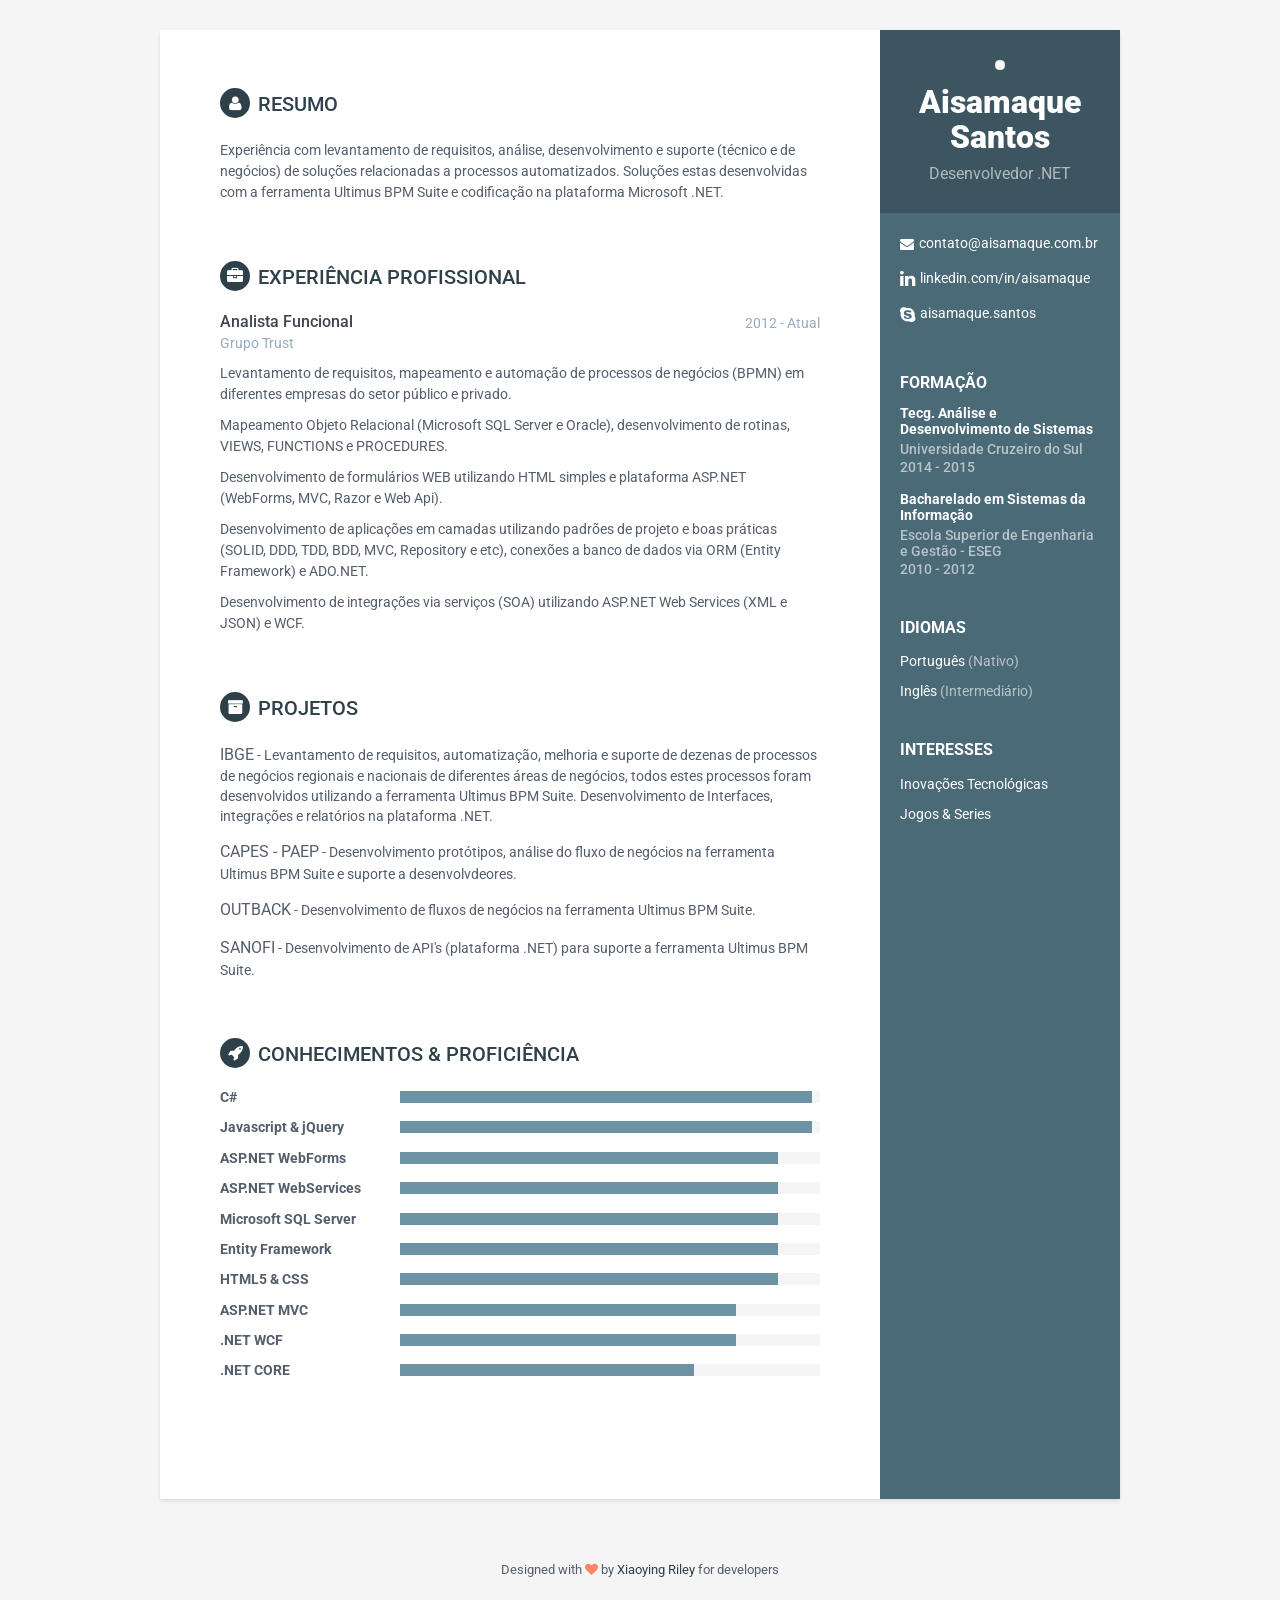
==== CurriculumVitae.MVC/index.html @ c177c3b6 "Add project files." ====
﻿<!DOCTYPE html>
<!--[if IE 8]> <html lang="en" class="ie8"> <![endif]-->
<!--[if IE 9]> <html lang="en" class="ie9"> <![endif]-->
<!--[if !IE]><!-->
<html lang="en">
<!--<![endif]-->
<head>
    <title>CV - Aisamaque Santos</title>
    <!-- Meta -->
    <meta charset="utf-8">
    <meta http-equiv="X-UA-Compatible" content="IE=edge">
    <meta name="viewport" content="width=device-width, initial-scale=1.0">
    <meta name="description" content="Aisamaque's CV based on Responsive HTML5 Resume/CV Template for Developers by Xiaoying Riley at 3rd Wave Media">
    <meta name="author" content="Aisamaque Santos">
    <link rel="shortcut icon" href="favicon.ico">
    <link href='https://fonts.googleapis.com/css?family=Roboto:400,500,400italic,300italic,300,500italic,700,700italic,900,900italic' rel='stylesheet' type='text/css'>
    <!-- Global CSS -->
    <link rel="stylesheet" href="assets/plugins/bootstrap/css/bootstrap.min.css">
    <!-- Theme CSS -->
    <link id="theme-style" rel="stylesheet" href="assets/css/styles.css">
    <!-- HTML5 shim and Respond.js for IE8 support of HTML5 elements and media queries -->
    <!--[if lt IE 9]>
      <script src="https://oss.maxcdn.com/html5shiv/3.7.2/html5shiv.min.js"></script>
      <script src="https://oss.maxcdn.com/respond/1.4.2/respond.min.js"></script>
    <![endif]-->
</head>
<body>
    <div class="wrapper">
        <div class="sidebar-wrapper">
            <div class="profile-container">
                <img class="profile img-rounded img-thumbnail" src="https://media.licdn.com/mpr/mpr/shrinknp_100_100/AAEAAQAAAAAAAAvoAAAAJDg5YmMxZjBkLTQxYWUtNDViYy04YTE2LWE1MjM4NTBlNzVhMQ.jpg" alt="" />
                <h1 class="name">Aisamaque Santos</h1>
                <h3 class="tagline">Desenvolvedor .NET</h3>
            </div><!--//profile-container-->
            <div class="contact-container container-block">
                <ul class="list-unstyled contact-list">
                    <li class="email"><i class="fa fa-envelope"></i><a href="mailto: contato@aisamaque.com.br">contato@aisamaque.com.br</a></li>
                    <li class="linkedin"><i class="fa fa-linkedin"></i><a href="http://www.linkedin.com/in/aisamaque" target="_blank">linkedin.com/in/aisamaque</a></li>
                    <li class="skype"><i class="fa fa-skype"></i><a>aisamaque.santos</a></li>
                </ul>
            </div><!--//contact-container-->
            <div class="education-container container-block">
                <h2 class="container-block-title">Formação</h2>
                <div class="item">
                    <h4 class="degree">Tecg. Análise e Desenvolvimento de Sistemas</h4>
                    <h5 class="meta">Universidade Cruzeiro do Sul</h5>
                    <div class="time">2014 - 2015</div>
                </div><!--//item-->
                <div class="item">
                    <h4 class="degree">Bacharelado em Sistemas da Informação</h4>
                    <h5 class="meta">Escola Superior de Engenharia e Gestão - ESEG</h5>
                    <div class="time">2010 - 2012</div>
                </div><!--//item-->
            </div><!--//education-container-->
            <div class="languages-container container-block">
                <h2 class="container-block-title">Idiomas</h2>
                <ul class="list-unstyled interests-list">
                    <li>Português <span class="lang-desc">(Nativo)</span></li>
                    <li>Inglês <span class="lang-desc">(Intermediário)</span></li>
                </ul>
            </div><!--//interests-->
            <div class="interests-container container-block">
                <h2 class="container-block-title">Interesses</h2>
                <ul class="list-unstyled interests-list">
                    <li>Inovações Tecnológicas</li>
                    <li>Jogos &amp; Series</li>
                </ul>
            </div><!--//interests-->
        </div><!--//sidebar-wrapper-->
        <div class="main-wrapper">
            <section class="section summary-section">
                <h2 class="section-title"><i class="fa fa-user"></i>Resumo</h2>
                <div class="summary">
                    <p>Experiência com levantamento de requisitos, análise, desenvolvimento e suporte (técnico e de negócios) de soluções relacionadas a processos  automatizados. Soluções estas desenvolvidas com a ferramenta Ultimus BPM Suite e codificação na plataforma Microsoft .NET.</p>
                </div><!--//summary-->
            </section><!--//section-->
            <section class="section experiences-section">
                <h2 class="section-title"><i class="fa fa-briefcase"></i>Experiência Profissional</h2>
                <div class="item">
                    <div class="meta">
                        <div class="upper-row">
                            <h3 class="job-title">Analista Funcional</h3>
                            <div class="time">2012 - Atual</div>
                        </div><!--//upper-row-->
                        <div class="company">Grupo Trust</div>
                    </div><!--//meta-->
                    <div class="details">
                        <p>Levantamento de requisitos, mapeamento e automação de processos de negócios (BPMN) em diferentes empresas do setor público e privado.
                        <p>Mapeamento Objeto Relacional (Microsoft SQL Server e Oracle), desenvolvimento de rotinas, VIEWS, FUNCTIONS e PROCEDURES.</p>
                        <P>Desenvolvimento de formulários WEB utilizando HTML simples e plataforma ASP.NET (WebForms, MVC, Razor e Web Api).<p />
                        <p>Desenvolvimento de aplicações em camadas utilizando padrões de projeto e boas práticas (SOLID, DDD, TDD, BDD, MVC, Repository e etc), conexões a banco de dados via ORM (Entity Framework) e ADO.NET.</p>
                        <P>Desenvolvimento de integrações via serviços (SOA) utilizando ASP.NET Web Services (XML e JSON) e WCF.
                    </div><!--//details-->
                </div><!--//item-->
            </section><!--//section-->
            <section class="section projects-section">
                <h2 class="section-title"><i class="fa fa-archive"></i>Projetos</h2>
                <div class="item">
                    <span class="project-title">IBGE</span> -
                    <span class="project-tagline">Levantamento de requisitos, automatização, melhoria e suporte de dezenas de processos de negócios regionais e nacionais de diferentes áreas de negócios, todos estes processos foram desenvolvidos utilizando a ferramenta Ultimus BPM Suite.</span>
                    <span class="project-tagline">Desenvolvimento de Interfaces, integrações e relatórios na plataforma .NET.</span><div class="item">
                    </div>
                </div>
                <div class="item">
                    <span class="project-title">CAPES - PAEP</span> -
                    <span class="project-tagline">Desenvolvimento protótipos, análise do fluxo de negócios na ferramenta Ultimus BPM Suite e suporte a desenvolvdeores.</span>
                </div>
                <div class="item">
                    <span class="project-title">OUTBACK</span> -
                    <span class="project-tagline">Desenvolvimento de fluxos de negócios na ferramenta Ultimus BPM Suite.</span>
                </div>
                <div class="item">
                    <span class="project-title">SANOFI</span> -
                    <span class="project-tagline">Desenvolvimento de API's (plataforma .NET) para suporte a ferramenta Ultimus BPM Suite.</span>
                </div>
            </section>
            <section class="skills-section section">
                <h2 class="section-title"><i class="fa fa-rocket"></i>Conhecimentos &amp; Proficiência</h2>
                <div class="skillset">
                    <div class="item">
                        <h3 class="level-title">C#</h3>
                        <div class="level-bar">
                            <div class="level-bar-inner" data-level="98%">
                            </div>
                        </div><!--//level-bar-->
                    </div><!--//item-->
                    <div class="item">
                        <h3 class="level-title">Javascript &amp; jQuery</h3>
                        <div class="level-bar">
                            <div class="level-bar-inner" data-level="98%">
                            </div>
                        </div><!--//level-bar-->
                    </div><!--//item-->
                    <div class="item">
                        <h3 class="level-title">ASP.NET WebForms</h3>
                        <div class="level-bar">
                            <div class="level-bar-inner" data-level="90%">
                            </div>
                        </div><!--//level-bar-->
                    </div><!--//item-->
                    <div class="item">
                        <h3 class="level-title">ASP.NET WebServices</h3>
                        <div class="level-bar">
                            <div class="level-bar-inner" data-level="90%">
                            </div>
                        </div><!--//level-bar-->
                    </div><!--//item-->
                    <div class="item">
                        <h3 class="level-title">Microsoft SQL Server</h3>
                        <div class="level-bar">
                            <div class="level-bar-inner" data-level="90%">
                            </div>
                        </div><!--//level-bar-->
                    </div><!--//item-->
                    <div class="item">
                        <h3 class="level-title">Entity Framework</h3>
                        <div class="level-bar">
                            <div class="level-bar-inner" data-level="90%">
                            </div>
                        </div><!--//level-bar-->
                    </div><!--//item-->
                    <div class="item">
                        <h3 class="level-title">HTML5 &amp; CSS</h3>
                        <div class="level-bar">
                            <div class="level-bar-inner" data-level="90%">
                            </div>
                        </div><!--//level-bar-->
                    </div><!--//item-->
                    <div class="item">
                        <h3 class="level-title">ASP.NET MVC</h3>
                        <div class="level-bar">
                            <div class="level-bar-inner" data-level="80%">
                            </div>
                        </div><!--//level-bar-->
                    </div><!--//item-->
                    <div class="item">
                        <h3 class="level-title">.NET WCF</h3>
                        <div class="level-bar">
                            <div class="level-bar-inner" data-level="80%">
                            </div>
                        </div><!--//level-bar-->
                    </div><!--//item-->
                    <div class="item">
                        <h3 class="level-title">.NET CORE</h3>
                        <div class="level-bar">
                            <div class="level-bar-inner" data-level="70%">
                            </div>
                        </div><!--//level-bar-->
                    </div><!--//item-->
                </div>
            </section><!--//skills-section-->
        </div><!--//main-body-->
    </div>
    <footer class="footer">
        <div class="text-center">
            <!--/* This template is released under the Creative Commons Attribution 3.0 License. Please keep the attribution link below when using for your own project. Thank you for your support. :) If you'd like to use the template without the attribution, you can check out other license options via our website: themes.3rdwavemedia.com */-->
            <small class="copyright">Designed with <i class="fa fa-heart"></i> by <a href="http://themes.3rdwavemedia.com" target="_blank">Xiaoying Riley</a> for developers</small>
        </div><!--//container-->
    </footer><!--//footer-->
    <!-- Plugins CSS -->
    <link rel="stylesheet" href="assets/plugins/font-awesome/css/font-awesome.css">
    <!-- Javascript -->
    <script type="text/javascript" src="assets/plugins/jquery-1.11.3.min.js"></script>
    <script type="text/javascript" src="assets/plugins/bootstrap/js/bootstrap.min.js"></script>
    <!-- custom js -->
    <script type="text/javascript" src="assets/js/main.js"></script>
</body>
</html>
---- CurriculumVitae.MVC/assets/css/styles.css ----
/*   
 * Template Name: Orbit - Responsive Resume/CV Template for Developers
 * Version: 1.0
 * Author: Xiaoying Riley
 * Twitter: @3rdwave_themes
 * License: Creative Commons Attribution 3.0 License
 * Website: http://themes.3rdwavemedia.com/
*/
/* styles-6.css */
/* ======= Base ======= */
body {
  font-family: 'Roboto', sans-serif;
  color: #545E6C;
  background: #f5f5f5;
  font-size: 14px;
  padding: 30px;
  -webkit-font-smoothing: antialiased;
  -moz-osx-font-smoothing: grayscale;
}
h1,
h2,
h3,
h4,
h5,
h6 {
  font-weight: 700;
}
a {
  color: #2e4049;
  -webkit-transition: all 0.4s ease-in-out;
  -moz-transition: all 0.4s ease-in-out;
  -ms-transition: all 0.4s ease-in-out;
  -o-transition: all 0.4s ease-in-out;
}
a:hover {
  text-decoration: underline;
  color: #10171a;
}
a:focus {
  text-decoration: none;
}
p {
  line-height: 1.5;
}
.wrapper {
  background: #4B6A78;
  max-width: 960px;
  margin: 0 auto;
  position: relative;
  -webkit-box-shadow: 0px 2px 4px rgba(0, 0, 0, 0.1);
  -moz-box-shadow: 0px 2px 4px rgba(0, 0, 0, 0.1);
  box-shadow: 0px 2px 4px rgba(0, 0, 0, 0.1);
}
.sidebar-wrapper {
  background: #4B6A78;
  position: absolute;
  right: 0;
  width: 240px;
  height: 100%;
  min-height: 800px;
  color: #fff;
}
.sidebar-wrapper a {
  color: #fff;
}
.sidebar-wrapper .profile-container {
  padding: 30px;
  background: rgba(0, 0, 0, 0.2);
  text-align: center;
  color: #fff;
}
.sidebar-wrapper .name {
  font-size: 32px;
  font-weight: 900;
  margin-top: 0;
  margin-bottom: 10px;
}
.sidebar-wrapper .tagline {
  color: rgba(255, 255, 255, 0.6);
  font-size: 16px;
  font-weight: 400;
  margin-top: 0;
  margin-bottom: 0;
}
.sidebar-wrapper .profile {
  margin-bottom: 15px;
}
.sidebar-wrapper .contact-list .fa {
  margin-right: 5px;
  font-size: 18px;
  vertical-align: middle;
}
.sidebar-wrapper .contact-list li {
  margin-bottom: 15px;
}
.sidebar-wrapper .contact-list li:last-child {
  margin-bottom: 0;
}
.sidebar-wrapper .contact-list .email .fa {
  font-size: 14px;
}
.sidebar-wrapper .container-block {
  padding: 20px;
}
.sidebar-wrapper .container-block-title {
  text-transform: uppercase;
  font-size: 16px;
  font-weight: 700;
  margin-top: 0;
  margin-bottom: 15px;
}
.sidebar-wrapper .degree {
  font-size: 14px;
  margin-top: 0;
  margin-bottom: 5px;
}
.sidebar-wrapper .education-container .item {
  margin-bottom: 15px;
}
.sidebar-wrapper .education-container .item:last-child {
  margin-bottom: 0;
}
.sidebar-wrapper .education-container .meta {
  color: rgba(255, 255, 255, 0.6);
  font-weight: 500;
  margin-bottom: 0px;
  margin-top: 0;
}
.sidebar-wrapper .education-container .time {
  color: rgba(255, 255, 255, 0.6);
  font-weight: 500;
  margin-bottom: 0px;
}
.sidebar-wrapper .languages-container .lang-desc {
  color: rgba(255, 255, 255, 0.6);
}
.sidebar-wrapper .languages-list {
  margin-bottom: 0;
}
.sidebar-wrapper .languages-list li {
  margin-bottom: 10px;
}
.sidebar-wrapper .languages-list li:last-child {
  margin-bottom: 0;
}
.sidebar-wrapper .interests-list {
  margin-bottom: 0;
}
.sidebar-wrapper .interests-list li {
  margin-bottom: 10px;
}
.sidebar-wrapper .interests-list li:last-child {
  margin-bottom: 0;
}
.main-wrapper {
  background: #fff;
  padding: 60px;
  padding-right: 300px;
}
.main-wrapper .section-title {
  text-transform: uppercase;
  font-size: 20px;
  font-weight: 500;
  color: #2e4049;
  position: relative;
  margin-top: 0;
  margin-bottom: 20px;
}
.main-wrapper .section-title .fa {
  width: 30px;
  height: 30px;
  margin-right: 8px;
  display: inline-block;
  color: #fff;
  -webkit-border-radius: 50%;
  -moz-border-radius: 50%;
  -ms-border-radius: 50%;
  -o-border-radius: 50%;
  border-radius: 50%;
  -moz-background-clip: padding;
  -webkit-background-clip: padding-box;
  background-clip: padding-box;
  background: #2e4049;
  text-align: center;
  padding-top: 8px;
  font-size: 16px;
  position: relative;
  top: -2px;
}
.main-wrapper .section {
  margin-bottom: 60px;
}
.main-wrapper .experiences-section .item {
  margin-bottom: 30px;
}
.main-wrapper .upper-row {
  position: relative;
  overflow: hidden;
  margin-bottom: 2px;
}
.main-wrapper .job-title {
  color: #3F4650;
  font-size: 16px;
  margin-top: 0;
  margin-bottom: 0;
  font-weight: 500;
}
.main-wrapper .time {
  position: absolute;
  right: 0;
  top: 0;
  color: #97AAC3;
}
.main-wrapper .company {
  margin-bottom: 10px;
  color: #97AAC3;
}
.main-wrapper .project-title {
  font-size: 16px;
  font-weight: 400;
  margin-top: 0;
  margin-bottom: 5px;
}
.main-wrapper .projects-section .intro {
  margin-bottom: 30px;
}
.main-wrapper .projects-section .item {
  margin-bottom: 15px;
}
.skillset .item {
  margin-bottom: 15px;
  overflow: hidden;
}
.skillset .level-title {
  font-size: 14px;
  margin-top: 0;
  margin-bottom: 12px;
}
.skillset .level-bar {
  height: 12px;
  background: #f5f5f5;
}
.skillset .level-bar-inner {
  height: 12px;
  background: #6c92a3;
}
.footer {
  padding: 30px;
  padding-top: 60px;
}
.footer .copyright {
  line-height: 1.6;
  color: #545E6C;
  font-size: 13px;
}
.footer .fa-heart {
  color: #fb866a;
}
/* Extra small devices (phones, less than 768px) */
@media (max-width: 767px) {
  .sidebar-wrapper {
    position: static;
    width: inherit;
  }
  .main-wrapper {
    padding: 30px;
  }
  .main-wrapper .time {
    position: static;
    display: block;
    margin-top: 5px;
  }
  .main-wrapper .upper-row {
    margin-bottom: 0;
  }
}
/* Small devices (tablets, 768px and up) */
/* Medium devices (desktops, 992px and up) */
@media (min-width: 992px) {
  .skillset .level-title {
    display: inline-block;
    float: left;
    width: 30%;
    margin-bottom: 0;
  }
  .skillset .level-bar {
    display: inline-block;
    width: 70%;
    float: left;
    position: relative;
    top: 1px;
  }
}
/* Large devices (large desktops, 1200px and up) */
/* Ex-Large devices (large desktops, 1200px and up) */
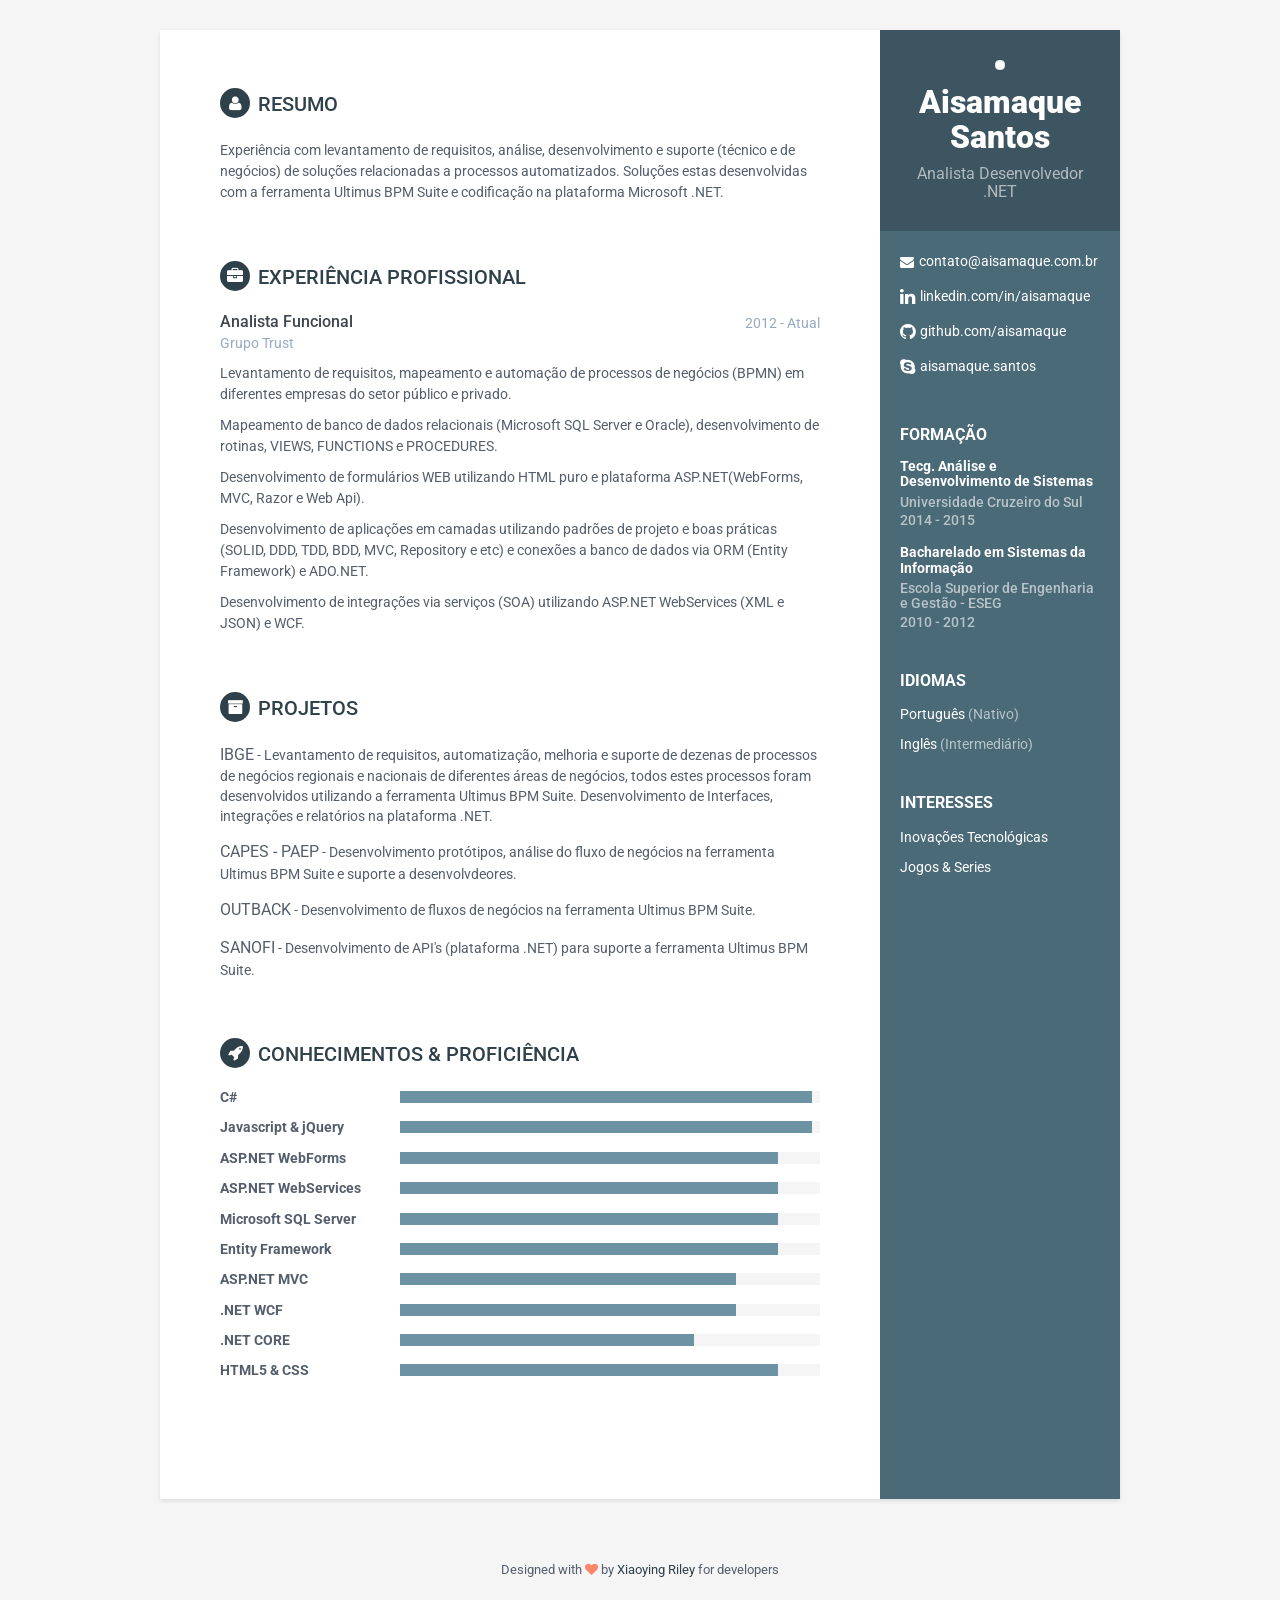
==== commit bdb59157: "Index change" ====
--- a/CurriculumVitae.MVC/index.html
+++ b/CurriculumVitae.MVC/index.html
@@ -16,6 +16,8 @@
     <link href='https://fonts.googleapis.com/css?family=Roboto:400,500,400italic,300italic,300,500italic,700,700italic,900,900italic' rel='stylesheet' type='text/css'>
     <!-- Global CSS -->
     <link rel="stylesheet" href="assets/plugins/bootstrap/css/bootstrap.min.css">
+    <!-- Plugins CSS -->
+    <link rel="stylesheet" href="assets/plugins/font-awesome/css/font-awesome.css">
     <!-- Theme CSS -->
     <link id="theme-style" rel="stylesheet" href="assets/css/styles.css">
     <!-- HTML5 shim and Respond.js for IE8 support of HTML5 elements and media queries -->
@@ -30,12 +32,13 @@
             <div class="profile-container">
                 <img class="profile img-rounded img-thumbnail" src="https://media.licdn.com/mpr/mpr/shrinknp_100_100/AAEAAQAAAAAAAAvoAAAAJDg5YmMxZjBkLTQxYWUtNDViYy04YTE2LWE1MjM4NTBlNzVhMQ.jpg" alt="" />
                 <h1 class="name">Aisamaque Santos</h1>
-                <h3 class="tagline">Desenvolvedor .NET</h3>
+                <h3 class="tagline">Analista Desenvolvedor .NET</h3>
             </div><!--//profile-container-->
             <div class="contact-container container-block">
                 <ul class="list-unstyled contact-list">
                     <li class="email"><i class="fa fa-envelope"></i><a href="mailto: contato@aisamaque.com.br">contato@aisamaque.com.br</a></li>
                     <li class="linkedin"><i class="fa fa-linkedin"></i><a href="http://www.linkedin.com/in/aisamaque" target="_blank">linkedin.com/in/aisamaque</a></li>
+                    <li class="github"><i class="fa fa-github"></i><a href="https://github.com/aisamaque" target="_blank">github.com/aisamaque</a></li>
                     <li class="skype"><i class="fa fa-skype"></i><a>aisamaque.santos</a></li>
                 </ul>
             </div><!--//contact-container-->
@@ -86,10 +89,10 @@
                     </div><!--//meta-->
                     <div class="details">
                         <p>Levantamento de requisitos, mapeamento e automação de processos de negócios (BPMN) em diferentes empresas do setor público e privado.
-                        <p>Mapeamento Objeto Relacional (Microsoft SQL Server e Oracle), desenvolvimento de rotinas, VIEWS, FUNCTIONS e PROCEDURES.</p>
-                        <P>Desenvolvimento de formulários WEB utilizando HTML simples e plataforma ASP.NET (WebForms, MVC, Razor e Web Api).<p />
-                        <p>Desenvolvimento de aplicações em camadas utilizando padrões de projeto e boas práticas (SOLID, DDD, TDD, BDD, MVC, Repository e etc), conexões a banco de dados via ORM (Entity Framework) e ADO.NET.</p>
-                        <P>Desenvolvimento de integrações via serviços (SOA) utilizando ASP.NET Web Services (XML e JSON) e WCF.
+                        <p>Mapeamento de banco de dados relacionais (Microsoft SQL Server e Oracle), desenvolvimento de rotinas, VIEWS, FUNCTIONS e PROCEDURES.</p>
+                        <P>Desenvolvimento de formulários WEB utilizando HTML puro e plataforma ASP.NET(WebForms, MVC, Razor e Web Api).<p />
+                        <p>Desenvolvimento de aplicações em camadas utilizando padrões de projeto e boas práticas (SOLID, DDD, TDD, BDD, MVC, Repository e etc) e conexões a banco de dados via ORM (Entity Framework) e ADO.NET.</p>
+                        <P>Desenvolvimento de integrações via serviços (SOA) utilizando ASP.NET WebServices (XML e JSON) e WCF.
                     </div><!--//details-->
                 </div><!--//item-->
             </section><!--//section-->
@@ -160,30 +163,30 @@
                         </div><!--//level-bar-->
                     </div><!--//item-->
                     <div class="item">
+                        <h3 class="level-title">ASP.NET MVC</h3>
+                        <div class="level-bar">
+                            <div class="level-bar-inner" data-level="80%">
+                            </div>
+                        </div><!--//level-bar-->
+                    </div><!--//item-->
+                    <div class="item">
+                        <h3 class="level-title">.NET WCF</h3>
+                        <div class="level-bar">
+                            <div class="level-bar-inner" data-level="80%">
+                            </div>
+                        </div><!--//level-bar-->
+                    </div><!--//item-->
+                    <div class="item">
+                        <h3 class="level-title">.NET CORE</h3>
+                        <div class="level-bar">
+                            <div class="level-bar-inner" data-level="70%">
+                            </div>
+                        </div><!--//level-bar-->
+                    </div><!--//item-->
+                    <div class="item">
                         <h3 class="level-title">HTML5 &amp; CSS</h3>
                         <div class="level-bar">
                             <div class="level-bar-inner" data-level="90%">
-                            </div>
-                        </div><!--//level-bar-->
-                    </div><!--//item-->
-                    <div class="item">
-                        <h3 class="level-title">ASP.NET MVC</h3>
-                        <div class="level-bar">
-                            <div class="level-bar-inner" data-level="80%">
-                            </div>
-                        </div><!--//level-bar-->
-                    </div><!--//item-->
-                    <div class="item">
-                        <h3 class="level-title">.NET WCF</h3>
-                        <div class="level-bar">
-                            <div class="level-bar-inner" data-level="80%">
-                            </div>
-                        </div><!--//level-bar-->
-                    </div><!--//item-->
-                    <div class="item">
-                        <h3 class="level-title">.NET CORE</h3>
-                        <div class="level-bar">
-                            <div class="level-bar-inner" data-level="70%">
                             </div>
                         </div><!--//level-bar-->
                     </div><!--//item-->
@@ -197,8 +200,6 @@
             <small class="copyright">Designed with <i class="fa fa-heart"></i> by <a href="http://themes.3rdwavemedia.com" target="_blank">Xiaoying Riley</a> for developers</small>
         </div><!--//container-->
     </footer><!--//footer-->
-    <!-- Plugins CSS -->
-    <link rel="stylesheet" href="assets/plugins/font-awesome/css/font-awesome.css">
     <!-- Javascript -->
     <script type="text/javascript" src="assets/plugins/jquery-1.11.3.min.js"></script>
     <script type="text/javascript" src="assets/plugins/bootstrap/js/bootstrap.min.js"></script>
